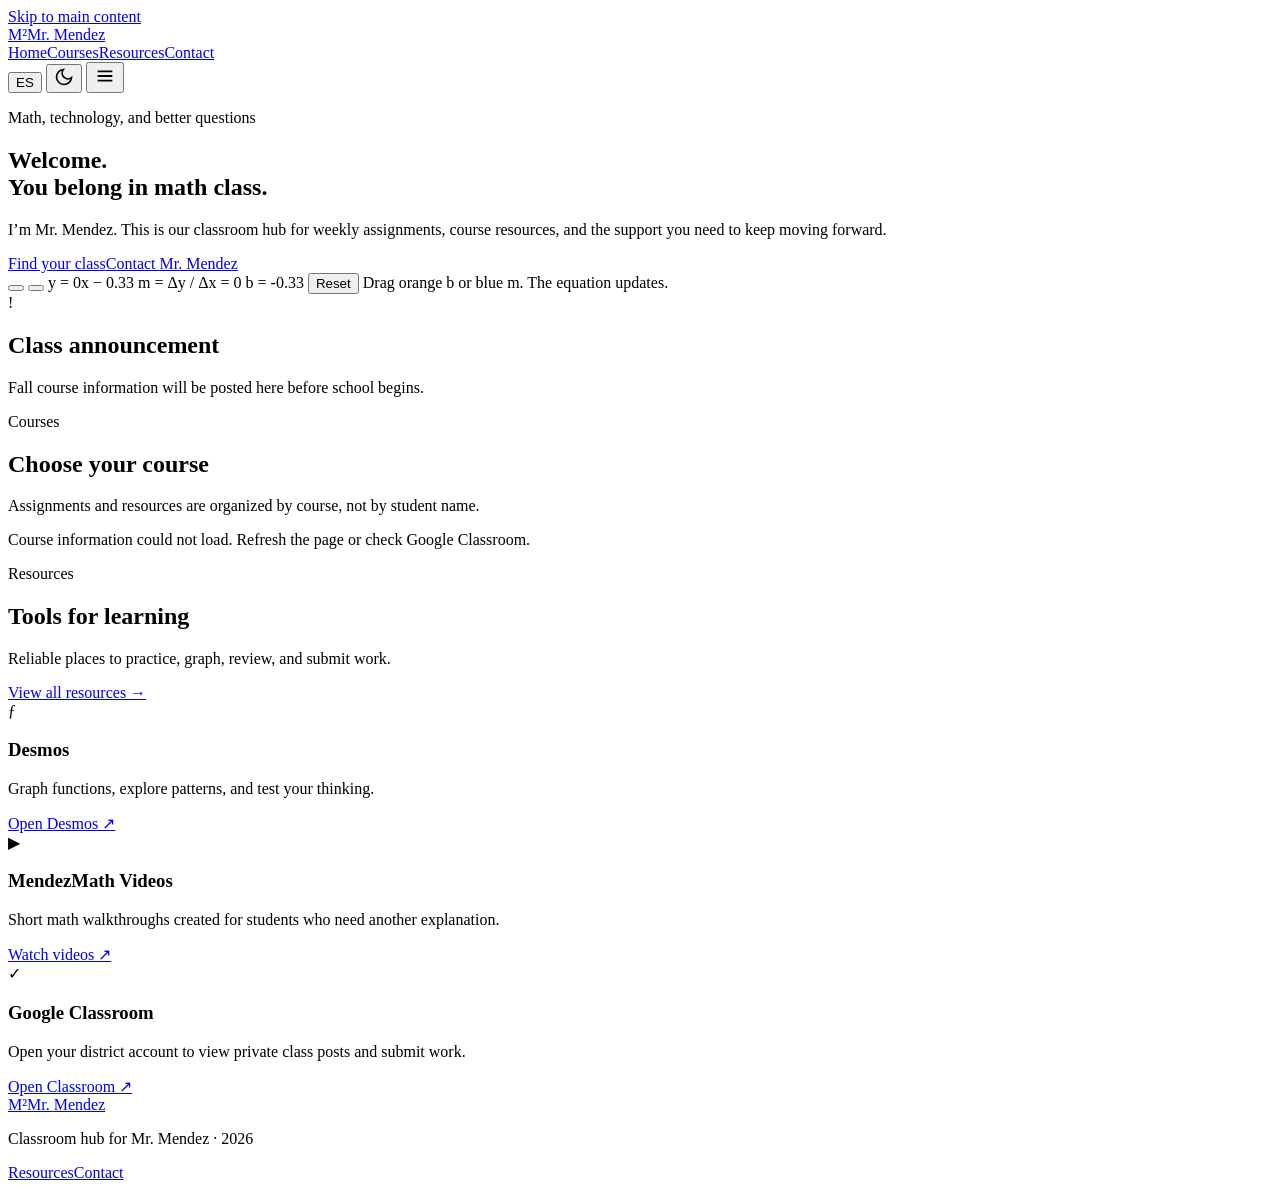
==== index.html @ e2fe18db "Fix SEO metadata, canonical URLs, and code quality - Correct canonical URLs on all pages to new v2 r" ====
<!doctype html>
<html lang="en">
<head>
  <meta charset="utf-8">
  <meta name="viewport" content="width=device-width,initial-scale=1">
  <meta name="theme-color" content="#1769c2">
  <title>Mr. Mendez Math | Classroom Hub</title>
  <meta name="description" content="Mr. Mendez's classroom hub for weekly math assignments, course resources, and family information.">
  <meta property="og:title" content="Mr. Mendez Math | Classroom Hub">
  <meta property="og:description" content="Weekly math assignments, course resources, and classroom information.">
  <meta property="og:type" content="website">
  <meta property="og:url" content="https://mendez84.github.io/classwebsite-fall-2026-v2/">
  <meta property="og:image" content="https://mendez84.github.io/classwebsite-fall-2026-v2/assets/social-card.svg">
  <meta name="twitter:card" content="summary_large_image">
  <meta name="twitter:title" content="Mr. Mendez Math | Classroom Hub">
  <meta name="twitter:description" content="Weekly math assignments, course resources, and classroom information.">
  <link rel="canonical" href="https://mendez84.github.io/classwebsite-fall-2026-v2/">
  <script type="application/ld+json">{"@context":"https://schema.org","@type":"Person","name":"Mr. Mendez","jobTitle":"Math Teacher","worksFor":{"@type":"EducationalOrganization","name":"Palm Springs Unified School District"},"url":"https://mendez84.github.io/classwebsite-fall-2026-v2/"}</script>
  <link rel="icon" href="assets/favicon.svg" type="image/svg+xml">
  <link rel="preconnect" href="https://fonts.googleapis.com">
<link rel="preconnect" href="https://fonts.gstatic.com" crossorigin>
<link rel="stylesheet" href="https://fonts.googleapis.com/css2?family=Inter:wght@100..900&display=swap">
<link rel="stylesheet" href="style.css">
  <script src="script.js" defer></script>
</head>
<body>
  <a class="skip-link" href="#main" data-i18n="skip">Skip to main content</a>
  <header class="site-header">
    <div class="shell nav">
      <a class="brand" href="index.html" aria-label="Mr. Mendez Math home"><span class="brand-mark" aria-hidden="true">M²</span><span>Mr. <span>Mendez</span></span></a>
      <nav class="desktop-nav" aria-label="Primary navigation">
        <a href="index.html" aria-current="page" data-i18n="home">Home</a><a href="#courses" data-i18n="courses">Courses</a><a href="resources.html" data-i18n="resources">Resources</a><a href="contact.html" data-i18n="contact">Contact</a>
      </nav>
      <div class="nav-actions">
        <button class="language-button" type="button" data-language-toggle>ES</button>
        <button class="icon-button" type="button" data-theme-toggle aria-label="Change color theme"></button>
        <button class="menu-button" type="button" data-menu-toggle aria-expanded="false" aria-controls="mobile-navigation" aria-label="Open menu"><svg aria-hidden="true" width="22" height="22" viewBox="0 0 24 24" fill="none" stroke="currentColor" stroke-width="2"><path d="M4 7h16M4 12h16M4 17h16"/></svg></button>
      </div>
    </div>
  </header>
  <nav id="mobile-navigation" class="mobile-nav" aria-label="Mobile navigation" hidden>
    <div class="mobile-nav-inner"><a href="index.html" aria-current="page" data-i18n="home">Home</a><a href="index.html#courses" data-i18n="courses">Courses</a><a href="resources.html" data-i18n="resources">Resources</a><a href="contact.html" data-i18n="contact">Contact</a></div>
  </nav>

  <main id="main">
    <section class="hero">
      <div class="shell hero-grid">
        <div class="reveal">
          <p class="eyebrow" data-i18n="eyebrow">Math, technology, and better questions</p>
          <h1 data-i18n="heroTitle">Welcome. You belong in math class.</h1>
          <p class="hero-copy" data-i18n="heroCopy">I’m Mr. Mendez. This is our classroom hub for weekly assignments, course resources, and the support you need to keep moving forward.</p>
          <div class="hero-actions"><a class="button button-primary" href="#courses" data-i18n="findClass">Find your class</a><a class="button button-secondary" href="contact.html" data-i18n="contactMe">Contact Mr. Mendez</a></div>
        </div>
        <div class="math-card reveal" data-math-interactive role="group" aria-label="Interactive slope-intercept form illustration" aria-describedby="math-interaction-hint">
          <div class="math-grid" aria-hidden="true"></div>
          <div class="axis-x" aria-hidden="true"></div>
          <div class="axis-y" aria-hidden="true"></div>
          <div class="slope-line" aria-hidden="true"></div>
          <div class="rise-seg" aria-hidden="true"></div>
          <div class="run-seg" aria-hidden="true"></div>
          <button class="y-dot graph-handle" type="button" role="slider" aria-label="Y-intercept handle. Use the up and down arrow keys." aria-valuemin="-2" aria-valuemax="2" aria-valuenow="0"></button>
          <button class="p-dot graph-handle" type="button" role="slider" aria-label="Slope handle. Use the up and down arrow keys." aria-valuemin="-1.25" aria-valuemax="1.25" aria-valuenow="0.75"></button>
          <span class="formula a" data-equation>y = 0.75x + 0</span>
          <span class="formula b" data-slope-readout>m = Δy / Δx = 0.75</span>
          <span class="formula c" data-intercept-readout>b = 0</span>
          <button class="math-reset" type="button" data-math-reset data-i18n="graphReset">Reset</button>
          <span class="math-hint" id="math-interaction-hint" data-i18n="graphHint">Drag orange b or blue m. The equation updates.</span>
        </div>
      </div>
    </section>

    <section class="section">
      <div class="shell"><div class="announcement"><span class="announcement-icon" aria-hidden="true">!</span><div><h2 data-i18n="announcement">Class announcement</h2><p data-announcement-text>Fall course information will be posted here before school begins.</p></div></div></div>
    </section>

    <section class="section section-tinted" id="courses">
      <div class="shell">
        <header class="section-head"><div><p class="eyebrow" data-i18n="courses">Courses</p><h2 data-i18n="classesTitle">Choose your course</h2><p data-i18n="classesCopy">Assignments and resources are organized by course, not by student name.</p></div></header>
        <div class="course-grid" data-course-grid aria-live="polite"><div class="empty-state">Loading courses…</div></div>
      </div>
    </section>

    <section class="section">
      <div class="shell">
        <header class="section-head"><div><p class="eyebrow" data-i18n="resources">Resources</p><h2 data-i18n="resourcesTitle">Tools for learning</h2><p data-i18n="resourcesCopy">Reliable places to practice, graph, review, and submit work.</p></div><a class="section-link" href="resources.html" data-i18n="viewResources">View all resources →</a></header>
        <div class="resource-grid">
          <article class="resource-card"><span class="resource-icon" aria-hidden="true">ƒ</span><h3>Desmos</h3><p>Graph functions, explore patterns, and test your thinking.</p><a href="https://www.desmos.com/calculator" target="_blank" rel="noopener noreferrer">Open Desmos ↗</a></article>
          <article class="resource-card"><span class="resource-icon" aria-hidden="true">▶</span><h3>MendezMath Videos</h3><p>Short math walkthroughs created for students who need another explanation.</p><a href="https://www.youtube.com/@mendezmath1446/videos" target="_blank" rel="noopener noreferrer">Watch videos ↗</a></article>
          <article class="resource-card"><span class="resource-icon" aria-hidden="true">✓</span><h3>Google Classroom</h3><p>Open your district account to view private class posts and submit work.</p><a href="https://classroom.google.com" target="_blank" rel="noopener noreferrer">Open Classroom ↗</a></article>
        </div>
      </div>
    </section>
  </main>

  <footer class="site-footer"><div class="shell footer-inner"><div><a class="brand" href="index.html"><span class="brand-mark" aria-hidden="true">M²</span><span>Mr. <span>Mendez</span></span></a><p class="footer-copy"><span data-i18n="footer">Classroom hub for Mr. Mendez</span> · <span data-year></span></p></div><nav class="footer-links" aria-label="Footer navigation"><a href="resources.html" data-i18n="resources">Resources</a><a href="contact.html" data-i18n="contact">Contact</a></nav></div></footer>
</body>
</html>
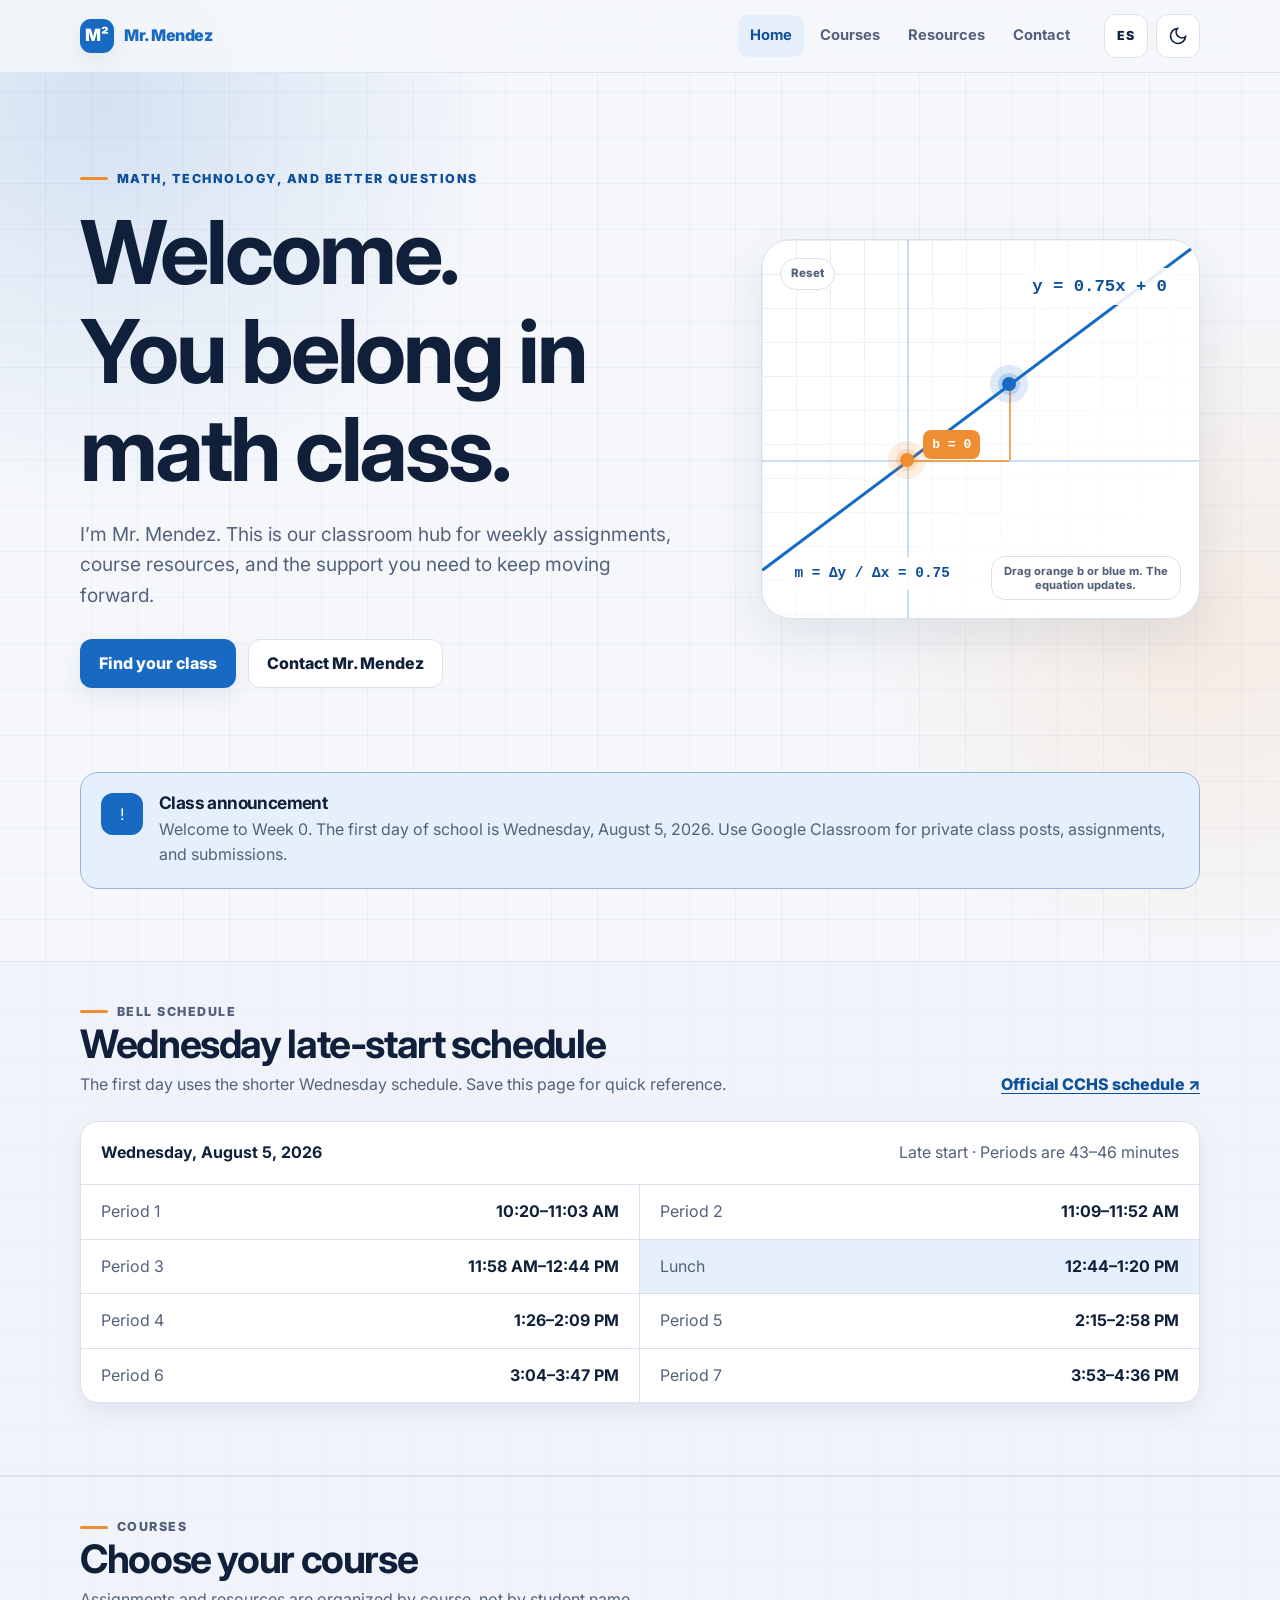
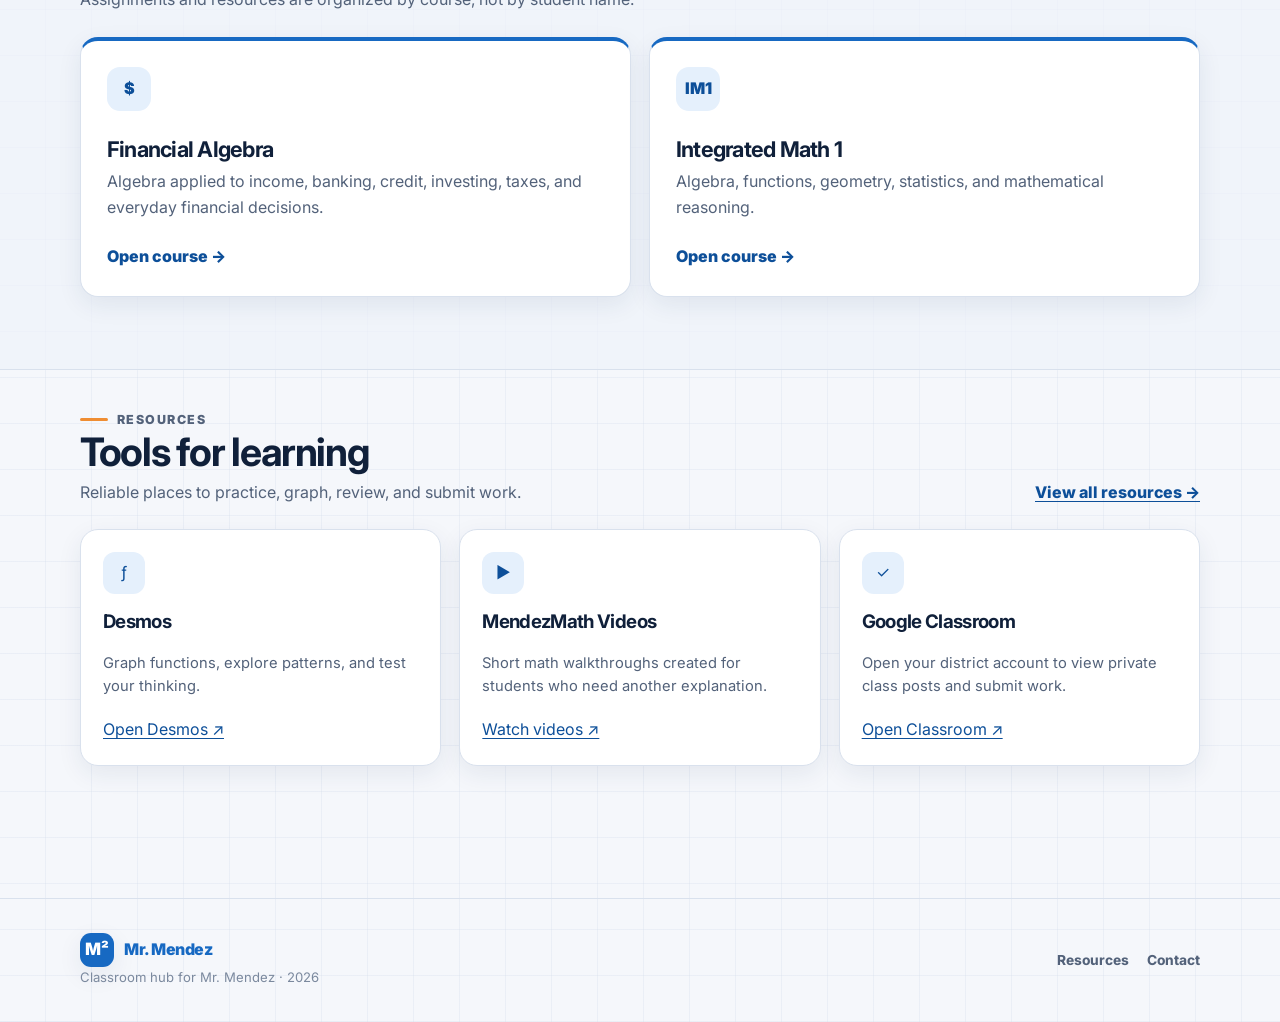
==== commit 3b1a62e1: "Add CCHS phone policy and Wednesday bell schedule" ====
--- a/index.html
+++ b/index.html
@@ -73,6 +73,25 @@
       <div class="shell"><div class="announcement"><span class="announcement-icon" aria-hidden="true">!</span><div><h2 data-i18n="announcement">Class announcement</h2><p data-announcement-text>Fall course information will be posted here before school begins.</p></div></div></div>
     </section>
 
+    <section class="section section-tinted" id="schedule">
+      <div class="shell">
+        <header class="section-head"><div><p class="eyebrow" data-i18n="bellSchedule">Bell schedule</p><h2 data-i18n="wednesdayScheduleTitle">Wednesday late-start schedule</h2><p data-i18n="wednesdayScheduleCopy">The first day uses the shorter Wednesday schedule. Save this page for quick reference.</p></div><a class="section-link" href="https://cchs.psusd.us/home/bell-schedule" target="_blank" rel="noopener noreferrer" data-i18n="officialSchedule">Official CCHS schedule ↗</a></header>
+        <div class="schedule-card">
+          <div class="schedule-meta"><strong data-i18n="firstDaySchedule">Wednesday, August 5, 2026</strong><span data-i18n="lateStartNote">Late start · Periods are 43–46 minutes</span></div>
+          <div class="schedule-grid" role="list">
+            <div class="schedule-row" role="listitem"><span data-i18n="period1">Period 1</span><strong>10:20–11:03 AM</strong></div>
+            <div class="schedule-row" role="listitem"><span data-i18n="period2">Period 2</span><strong>11:09–11:52 AM</strong></div>
+            <div class="schedule-row" role="listitem"><span data-i18n="period3">Period 3</span><strong>11:58 AM–12:44 PM</strong></div>
+            <div class="schedule-row schedule-row-lunch" role="listitem"><span data-i18n="lunch">Lunch</span><strong>12:44–1:20 PM</strong></div>
+            <div class="schedule-row" role="listitem"><span data-i18n="period4">Period 4</span><strong>1:26–2:09 PM</strong></div>
+            <div class="schedule-row" role="listitem"><span data-i18n="period5">Period 5</span><strong>2:15–2:58 PM</strong></div>
+            <div class="schedule-row" role="listitem"><span data-i18n="period6">Period 6</span><strong>3:04–3:47 PM</strong></div>
+            <div class="schedule-row" role="listitem"><span data-i18n="period7">Period 7</span><strong>3:53–4:36 PM</strong></div>
+          </div>
+        </div>
+      </div>
+    </section>
+
     <section class="section section-tinted" id="courses">
       <div class="shell">
         <header class="section-head"><div><p class="eyebrow" data-i18n="courses">Courses</p><h2 data-i18n="classesTitle">Choose your course</h2><p data-i18n="classesCopy">Assignments and resources are organized by course, not by student name.</p></div></header>
--- a/style.css
+++ b/style.css
@@ -0,0 +1,291 @@
+:root {
+  color-scheme: light;
+  --bg: #f5f7fb;
+  --surface: #ffffff;
+  --surface-2: #eef3fb;
+  --ink: #10203a;
+  --muted: #53627a;
+  --faint: #7b899e;
+  --line: #d9e1ed;
+  --brand: #1769c2;
+  --brand-strong: #0d4f99;
+  --brand-soft: #e5f0fc;
+  --on-brand: #ffffff;
+  --accent: #ef8d32;
+  --success: #18794e;
+  --success-soft: #e4f5ec;
+  --shadow: 0 18px 50px rgba(30, 54, 88, 0.1);
+  --shadow-sm: 0 8px 24px rgba(30, 54, 88, 0.08);
+  --radius: 18px;
+  --radius-sm: 12px;
+  --content: 1120px;
+}
+
+[data-theme="dark"] {
+  color-scheme: dark;
+  --bg: #09111f;
+  --surface: #111c2e;
+  --surface-2: #17253b;
+  --ink: #eef5ff;
+  --muted: #b1bfd2;
+  --faint: #7f90aa;
+  --line: #273852;
+  --brand: #78b7ff;
+  --brand-strong: #a5ceff;
+  --brand-soft: #172e4b;
+  --on-brand: #07111f;
+  --accent: #ffad5f;
+  --success: #6bd5a4;
+  --success-soft: #14362b;
+  --shadow: 0 18px 50px rgba(0, 0, 0, 0.28);
+  --shadow-sm: 0 8px 24px rgba(0, 0, 0, 0.22);
+}
+
+* { box-sizing: border-box; }
+html { scroll-behavior: smooth; }
+body {
+  margin: 0;
+  min-width: 320px;
+  background-color: var(--bg);
+  background-image:
+    radial-gradient(circle at 8% 4%, color-mix(in srgb, var(--brand) 15%, transparent) 0, transparent 25rem),
+    radial-gradient(circle at 94% 24%, color-mix(in srgb, var(--accent) 12%, transparent) 0, transparent 22rem),
+    linear-gradient(color-mix(in srgb, var(--line) 38%, transparent) 1px, transparent 1px),
+    linear-gradient(90deg, color-mix(in srgb, var(--line) 38%, transparent) 1px, transparent 1px);
+  background-size: auto, auto, 46px 46px, 46px 46px;
+  background-position: center, center, -1px -1px, -1px -1px;
+  color: var(--ink);
+  font-family: Inter, ui-sans-serif, system-ui, -apple-system, BlinkMacSystemFont, "Segoe UI", sans-serif;
+  line-height: 1.6;
+  -webkit-font-smoothing: antialiased;
+}
+
+body.menu-open { overflow: hidden; }
+a { color: var(--brand-strong); text-decoration-thickness: .08em; text-underline-offset: .18em; }
+a:hover { color: var(--brand); }
+button, input, select { font: inherit; }
+button, a { -webkit-tap-highlight-color: transparent; }
+img, svg { display: block; max-width: 100%; }
+
+.skip-link {
+  position: fixed; top: 10px; left: 10px; z-index: 1000;
+  transform: translateY(-160%); padding: 10px 16px;
+  border-radius: 10px; background: var(--ink); color: var(--surface);
+}
+.skip-link:focus { transform: translateY(0); }
+:focus-visible { outline: 3px solid var(--accent); outline-offset: 3px; }
+
+.shell { width: min(calc(100% - 40px), var(--content)); margin-inline: auto; }
+.site-header {
+  position: sticky; top: 0; z-index: 100;
+  border-bottom: 1px solid color-mix(in srgb, var(--line) 80%, transparent);
+  background: color-mix(in srgb, var(--bg) 88%, transparent);
+  backdrop-filter: blur(18px);
+}
+.nav { min-height: 72px; display: flex; align-items: center; gap: 22px; }
+.brand { display: inline-flex; align-items: center; gap: 10px; color: var(--ink); font-weight: 850; text-decoration: none; letter-spacing: -.03em; }
+.brand-mark { width: 34px; height: 34px; display: grid; place-items: center; border-radius: 11px; background: var(--brand); color: var(--on-brand); font-size: 17px; box-shadow: var(--shadow-sm); }
+.brand span:last-child { color: var(--brand); }
+.desktop-nav { display: flex; align-items: center; gap: 4px; margin-left: auto; }
+.desktop-nav a { padding: 9px 12px; border-radius: 10px; color: var(--muted); text-decoration: none; font-size: .92rem; font-weight: 700; transition: background 0.15s ease, color 0.15s ease; }
+.desktop-nav a:hover, .desktop-nav a[aria-current="page"] { background: var(--brand-soft); color: var(--brand-strong); }
+.nav-actions { display: flex; gap: 8px; align-items: center; }
+.icon-button, .language-button, .menu-button {
+  min-width: 44px; min-height: 44px; display: inline-grid; place-items: center;
+  border: 1px solid var(--line); border-radius: 12px; background: var(--surface); color: var(--ink); cursor: pointer;
+  transition: background 0.15s ease, border-color 0.15s ease, color 0.15s ease;
+}
+.language-button { padding-inline: 12px; font-size: .78rem; font-weight: 850; letter-spacing: .05em; }
+.menu-button { display: none; }
+
+.mobile-nav {
+  display: none; position: fixed; inset: 72px 0 0; z-index: 90;
+  background: var(--bg); padding: 30px 20px; overflow-y: auto;
+}
+.mobile-nav.open { display: block; }
+.mobile-nav-inner { width: min(100%, 520px); margin: auto; display: grid; gap: 8px; }
+.mobile-nav a { padding: 14px 16px; border-radius: 12px; color: var(--ink); text-decoration: none; font-size: 1.08rem; font-weight: 800; }
+.mobile-nav a:hover, .mobile-nav a[aria-current="page"] { background: var(--brand-soft); color: var(--brand-strong); }
+
+main { min-height: 66vh; }
+.hero { padding: clamp(54px, 8vw, 96px) 0 44px; }
+.hero-grid { display: grid; grid-template-columns: minmax(0, 1.15fr) minmax(320px, .85fr); gap: clamp(36px, 7vw, 88px); align-items: center; }
+.eyebrow { display: flex; align-items: center; gap: 9px; margin: 0 0 14px; color: var(--brand-strong); font-size: .78rem; font-weight: 850; letter-spacing: .12em; text-transform: uppercase; }
+.eyebrow::before { content: ""; width: 28px; height: 3px; border-radius: 2px; background: var(--accent); }
+h1, h2, h3 { margin-top: 0; line-height: 1.12; letter-spacing: -.035em; }
+h1 { margin-bottom: 20px; font-size: clamp(2.55rem, 7vw, 5.5rem); max-width: 11ch; }
+.hero h1 { max-width: none; }
+.hero-copy { max-width: 62ch; margin: 0; color: var(--muted); font-size: clamp(1.03rem, 2vw, 1.2rem); }
+.hero-actions { display: flex; flex-wrap: wrap; gap: 12px; margin-top: 28px; }
+.button { min-height: 46px; display: inline-flex; align-items: center; justify-content: center; gap: 8px; padding: 11px 18px; border: 1px solid transparent; border-radius: 12px; font-weight: 800; text-decoration: none; cursor: pointer; transition: background 0.15s ease, color 0.15s ease, border-color 0.15s ease, box-shadow 0.15s ease; }
+.button-primary { background: var(--brand); color: var(--on-brand); box-shadow: var(--shadow-sm); }
+.button-primary:hover { background: var(--brand-strong); color: var(--bg); }
+.button-secondary { border-color: var(--line); background: var(--surface); color: var(--ink); }
+.button-secondary:hover { border-color: var(--brand); color: var(--brand-strong); }
+
+.math-card { --grid-size: 34px; --axis-x: 33%; --zero-y: 58%; --intercept-y: 58%; --point-x: 78%; --point-y: 28%; --line-start-y: 85%; --line-length: 560px; --line-angle: -36deg; --run-width: 45%; --rise-top: 28%; --rise-height: 30%; position: relative; min-height: 380px; overflow: hidden; border: 1px solid var(--line); border-radius: 30px; background: var(--surface); box-shadow: var(--shadow); }
+.math-grid { position: absolute; inset: 0; opacity: .65; background-image: linear-gradient(var(--line) 1px, transparent 1px), linear-gradient(90deg, var(--line) 1px, transparent 1px); background-size: var(--grid-size) var(--grid-size); mask-image: linear-gradient(to bottom right, #000, transparent 85%); }
+.formula { z-index: 2; position: absolute; font-family: ui-monospace, SFMono-Regular, Menlo, monospace; color: var(--brand-strong); font-weight: 750; }
+.formula.a { top: 28px; right: 24px; max-width: calc(100% - 130px); padding: 5px 8px; border-radius: 8px; background: color-mix(in srgb, var(--surface) 88%, transparent); font-size: clamp(.9rem, 2vw, 1.08rem); }
+.formula.b { bottom: 28px; left: 24px; max-width: 52%; padding: 5px 8px; border-radius: 8px; background: color-mix(in srgb, var(--surface) 88%, transparent); font-size: clamp(.72rem, 1.8vw, .9rem); }
+.axis-x { position: absolute; left: 0; right: 0; height: 1.5px; top: var(--zero-y); background: color-mix(in srgb, var(--brand) 22%, transparent); }
+.axis-y { position: absolute; top: 0; bottom: 0; width: 1.5px; left: var(--axis-x); background: color-mix(in srgb, var(--brand) 22%, transparent); }
+.slope-line { position: absolute; width: var(--line-length); height: 2.5px; left: 0; top: var(--line-start-y); transform-origin: 0 50%; transform: rotate(var(--line-angle)); background: var(--brand); border-radius: 2px; }
+.rise-seg { position: absolute; width: 2px; height: var(--rise-height); left: var(--point-x); top: var(--rise-top); background: var(--accent); opacity: .78; transition: opacity .16s ease, width .16s ease; }
+.run-seg { position: absolute; height: 2px; width: var(--run-width); left: var(--axis-x); top: var(--intercept-y); background: var(--accent); opacity: .78; transition: opacity .16s ease, height .16s ease; }
+.graph-handle { z-index: 4; position: absolute; width: 38px; height: 38px; padding: 0; border: 0; border-radius: 50%; cursor: ns-resize; touch-action: none; transition: background .16s ease, transform .16s ease; }
+.graph-handle::after { content: ""; position: absolute; inset: 12px; border-radius: 50%; }
+.y-dot { left: calc(var(--axis-x) - 19px); top: calc(var(--intercept-y) - 19px); background: color-mix(in srgb, var(--accent) 15%, transparent); }
+.y-dot::after { background: var(--accent); box-shadow: 0 0 0 4px color-mix(in srgb, var(--accent) 20%, transparent); }
+.p-dot { left: calc(var(--point-x) - 19px); top: calc(var(--point-y) - 19px); background: color-mix(in srgb, var(--brand) 14%, transparent); }
+.p-dot::after { background: var(--brand); box-shadow: 0 0 0 4px color-mix(in srgb, var(--brand) 20%, transparent); }
+.graph-handle:hover, .graph-handle:focus-visible { transform: scale(1.08); }
+.y-dot:hover, .y-dot:focus-visible { background: color-mix(in srgb, var(--accent) 26%, transparent); }
+.p-dot:hover, .p-dot:focus-visible { background: color-mix(in srgb, var(--brand) 24%, transparent); }
+.graph-handle.is-active { cursor: grabbing; transform: scale(1.14); }
+.math-card.is-interacting .rise-seg { width: 3px; opacity: 1; }
+.math-card.is-interacting .run-seg { height: 3px; opacity: 1; }
+.math-hint { z-index: 2; position: absolute; right: 18px; bottom: 18px; max-width: 190px; padding: 7px 10px; border: 1px solid var(--line); border-radius: 14px; background: color-mix(in srgb, var(--surface) 90%, transparent); color: var(--muted); font-size: .7rem; font-weight: 750; line-height: 1.25; text-align: center; pointer-events: none; }
+.math-reset { z-index: 5; position: absolute; top: 18px; left: 18px; min-height: 32px; padding: 5px 10px; border: 1px solid var(--line); border-radius: 999px; background: color-mix(in srgb, var(--surface) 92%, transparent); color: var(--muted); font: inherit; font-size: .72rem; font-weight: 800; cursor: pointer; }
+.math-reset:hover, .math-reset:focus-visible { border-color: var(--brand); color: var(--brand-strong); }
+.formula.c { top: calc(var(--intercept-y) - 30px); left: calc(var(--axis-x) + 16px); width: auto; height: auto; padding: 4px 9px; border-radius: 8px; background: var(--accent); color: #fff; font-size: .82rem; font-weight: 850; display: inline-flex; align-items: center; box-shadow: none; }
+
+/* Math card ambient animations */
+@keyframes slope-glow { 0%, 100% { opacity: 1; } 50% { opacity: 0.7; } }
+@keyframes formula-float-a  { 0%, 100% { transform: translateY(0); } 50% { transform: translateY(-7px); } }
+@keyframes formula-float-b  { 0%, 100% { transform: translateY(0); } 50% { transform: translateY(-9px); } }
+@keyframes ydot-pulse { 0%, 100% { box-shadow: 0 0 0 5px color-mix(in srgb, var(--accent) 18%, transparent); } 50% { box-shadow: 0 0 0 13px color-mix(in srgb, var(--accent) 6%, transparent); } }
+
+.math-card[data-math-interactive] .formula { animation: none; }
+
+.section { padding: 40px 0 72px; }
+.section-tinted { border-block: 1px solid var(--line); background: color-mix(in srgb, var(--surface-2) 66%, transparent); }
+.section-head { display: flex; align-items: end; justify-content: space-between; gap: 20px; margin-bottom: 24px; }
+.section-head h2 { margin-bottom: 6px; font-size: clamp(1.7rem, 4vw, 2.45rem); }
+.section-head p { margin: 0; color: var(--muted); }
+.section-link { white-space: nowrap; font-weight: 800; }
+.announcement { display: grid; grid-template-columns: auto 1fr; gap: 16px; padding: 20px; border: 1px solid color-mix(in srgb, var(--brand) 35%, var(--line)); border-radius: var(--radius); background: var(--brand-soft); }
+.announcement-icon { width: 42px; height: 42px; display: grid; place-items: center; border-radius: 12px; background: var(--brand); color: var(--on-brand); }
+.announcement h2 { margin-bottom: 4px; font-size: 1.08rem; }
+.announcement p { margin: 0; color: var(--muted); }
+.schedule-card { overflow: hidden; border: 1px solid var(--line); border-radius: var(--radius); background: var(--surface); box-shadow: var(--shadow-sm); }
+.schedule-meta { display: flex; justify-content: space-between; gap: 16px; padding: 18px 20px; border-bottom: 1px solid var(--line); color: var(--muted); }
+.schedule-meta strong { color: var(--ink); }
+.schedule-grid { display: grid; grid-template-columns: repeat(2, 1fr); }
+.schedule-row { display: flex; justify-content: space-between; gap: 16px; padding: 14px 20px; border-bottom: 1px solid var(--line); color: var(--muted); }
+.schedule-row:nth-child(odd) { border-right: 1px solid var(--line); }
+.schedule-row:nth-last-child(-n+2) { border-bottom: 0; }
+.schedule-row strong { color: var(--ink); white-space: nowrap; }
+.schedule-row-lunch { background: var(--brand-soft); }
+.resource-card-alert { border-color: color-mix(in srgb, var(--accent) 55%, var(--line)); background: color-mix(in srgb, var(--accent) 9%, var(--surface)); }
+
+.course-grid, .resource-grid { display: grid; gap: 18px; }
+.course-grid { grid-template-columns: repeat(2, minmax(0, 1fr)); }
+.resource-grid { grid-template-columns: repeat(3, minmax(0, 1fr)); }
+.course-card, .resource-card, .week-card, .contact-card {
+  border: 1px solid var(--line); border-radius: var(--radius); background: var(--surface); box-shadow: var(--shadow-sm);
+}
+.course-card { position: relative; overflow: hidden; display: flex; flex-direction: column; min-height: 240px; padding: 26px; border-top: 4px solid var(--brand); color: var(--ink); text-decoration: none; transition: transform 0.2s ease, box-shadow 0.2s ease; }
+.course-card:hover { border-color: var(--brand); color: var(--ink); transform: translateY(-4px); box-shadow: var(--shadow); }
+.course-number { width: 44px; height: 44px; display: grid; place-items: center; margin-bottom: 26px; border-radius: 13px; background: var(--brand-soft); color: var(--brand-strong); font-weight: 900; }
+.course-card h3 { margin-bottom: 8px; font-size: 1.35rem; }
+.course-card p { margin: 0 0 24px; color: var(--muted); }
+.card-action { margin-top: auto; color: var(--brand-strong); font-weight: 850; }
+
+.page-hero { padding: 58px 0 32px; }
+.page-hero h1 { max-width: 15ch; margin-bottom: 12px; font-size: clamp(2.25rem, 6vw, 4.6rem); }
+.page-hero p { max-width: 65ch; margin: 0; color: var(--muted); font-size: 1.05rem; }
+.status-row { display: flex; flex-wrap: wrap; gap: 10px; margin-top: 20px; }
+.pill { display: inline-flex; align-items: center; gap: 7px; padding: 6px 11px; border-radius: 999px; background: var(--surface-2); color: var(--muted); font-size: .78rem; font-weight: 800; }
+.pill-current { background: var(--success-soft); color: var(--success); }
+.pill-current::before { content: ""; width: 7px; height: 7px; border-radius: 50%; background: currentColor; }
+
+.week-list { display: grid; gap: 18px; }
+.week-card { overflow: hidden; }
+.week-header { display: flex; justify-content: space-between; gap: 20px; padding: 20px 22px; border-bottom: 1px solid var(--line); background: var(--surface-2); }
+.week-header h2 { margin: 0; font-size: 1.2rem; }
+.week-dates { color: var(--muted); font-size: .85rem; white-space: nowrap; }
+.day-list { margin: 0; padding: 0; list-style: none; }
+.day { display: grid; grid-template-columns: 125px 1fr auto; gap: 20px; align-items: start; padding: 18px 22px; border-bottom: 1px solid var(--line); }
+.day:last-child { border-bottom: 0; }
+.day-date { color: var(--faint); font-size: .82rem; font-weight: 850; text-transform: uppercase; }
+.day h3 { margin-bottom: 5px; font-size: 1rem; letter-spacing: -.015em; }
+.day p { margin: 0; color: var(--muted); font-size: .9rem; }
+.assignment-link { white-space: nowrap; font-size: .86rem; font-weight: 850; }
+.archive-heading { margin: 40px 0 16px; font-size: 1.45rem; }
+.empty-state, .error-state { padding: 26px; border: 1px dashed var(--line); border-radius: var(--radius); background: var(--surface); color: var(--muted); text-align: center; }
+.error-state { border-color: #c94545; }
+
+.resource-card { padding: 22px; transition: transform 0.2s ease, box-shadow 0.2s ease; }
+.resource-card:hover { transform: translateY(-3px); box-shadow: var(--shadow); }
+.resource-icon { width: 42px; height: 42px; display: grid; place-items: center; margin-bottom: 18px; border-radius: 12px; background: var(--brand-soft); color: var(--brand-strong); }
+.resource-card h2 { margin-bottom: 7px; font-size: 1.12rem; }
+.resource-card p { margin: 0 0 18px; color: var(--muted); font-size: .92rem; }
+.contact-layout { display: grid; grid-template-columns: 1fr .75fr; gap: 22px; align-items: start; }
+.contact-card { padding: clamp(24px, 5vw, 42px); }
+.contact-card h2 { font-size: 1.5rem; }
+.contact-card p { color: var(--muted); }
+.privacy-note { padding: 20px; border-left: 4px solid var(--accent); border-radius: 0 var(--radius-sm) var(--radius-sm) 0; background: color-mix(in srgb, var(--accent) 10%, var(--surface)); color: var(--muted); }
+
+.site-footer { margin-top: 60px; padding: 34px 0; border-top: 1px solid var(--line); }
+.footer-inner { display: flex; align-items: center; justify-content: space-between; gap: 24px; }
+.footer-copy { margin: 0; color: var(--faint); font-size: .82rem; }
+.footer-links { display: flex; flex-wrap: wrap; gap: 18px; }
+.footer-links a { color: var(--muted); font-size: .86rem; font-weight: 750; text-decoration: none; }
+
+/* Scroll-triggered reveal — only active when JS has loaded (.js on <html>) */
+.js .reveal {
+  opacity: 0;
+  transform: translateY(16px);
+  transition: opacity 0.5s cubic-bezier(0.4, 0, 0.2, 1), transform 0.5s cubic-bezier(0.4, 0, 0.2, 1);
+}
+.js .reveal.is-revealed {
+  opacity: 1;
+  transform: none;
+}
+
+@media (max-width: 900px) {
+  .desktop-nav { display: none; }
+  .menu-button { display: inline-grid; }
+  .nav-actions { margin-left: auto; }
+  .hero-grid { grid-template-columns: 1fr; }
+  .math-card { min-height: 300px; }
+  .course-grid, .resource-grid { grid-template-columns: repeat(2, 1fr); }
+  .contact-layout { grid-template-columns: 1fr; }
+}
+
+@media (max-width: 620px) {
+  .shell { width: min(calc(100% - 28px), var(--content)); }
+  .nav { min-height: 64px; }
+  .mobile-nav { inset-block-start: 64px; }
+  .brand { font-size: .92rem; }
+  .brand-mark { width: 32px; height: 32px; }
+  .hero { padding-top: 42px; }
+  .hero-actions .button { width: 100%; }
+  .math-card { min-height: 260px; }
+  .orbit.one { left: calc(50% - 115px); }
+  .orbit.two { left: calc(50% - 80px); }
+  .course-grid, .resource-grid { grid-template-columns: 1fr; }
+  .section-head { align-items: start; flex-direction: column; }
+  .announcement { grid-template-columns: 1fr; }
+  .schedule-meta { align-items: flex-start; flex-direction: column; gap: 4px; }
+  .schedule-grid { grid-template-columns: 1fr; }
+  .schedule-row:nth-child(odd) { border-right: 0; }
+  .schedule-row:nth-last-child(-n+2) { border-bottom: 1px solid var(--line); }
+  .schedule-row:last-child { border-bottom: 0; }
+  .day { grid-template-columns: 1fr; gap: 7px; }
+  .week-header { flex-direction: column; gap: 5px; }
+  .week-dates { white-space: normal; }
+  .footer-inner { align-items: flex-start; flex-direction: column; }
+}
+
+@media (prefers-reduced-motion: reduce) {
+  *, *::before, *::after { scroll-behavior: auto !important; animation-duration: .01ms !important; animation-iteration-count: 1 !important; transition-duration: .01ms !important; }
+}
+
+@media print {
+  .site-header, .site-footer, .hero-actions, .math-card { display: none !important; }
+  body { background: #fff; color: #000; }
+  .section, .hero, .page-hero { padding: 20px 0; }
+  .course-card, .week-card, .contact-card { box-shadow: none; break-inside: avoid; }
+}
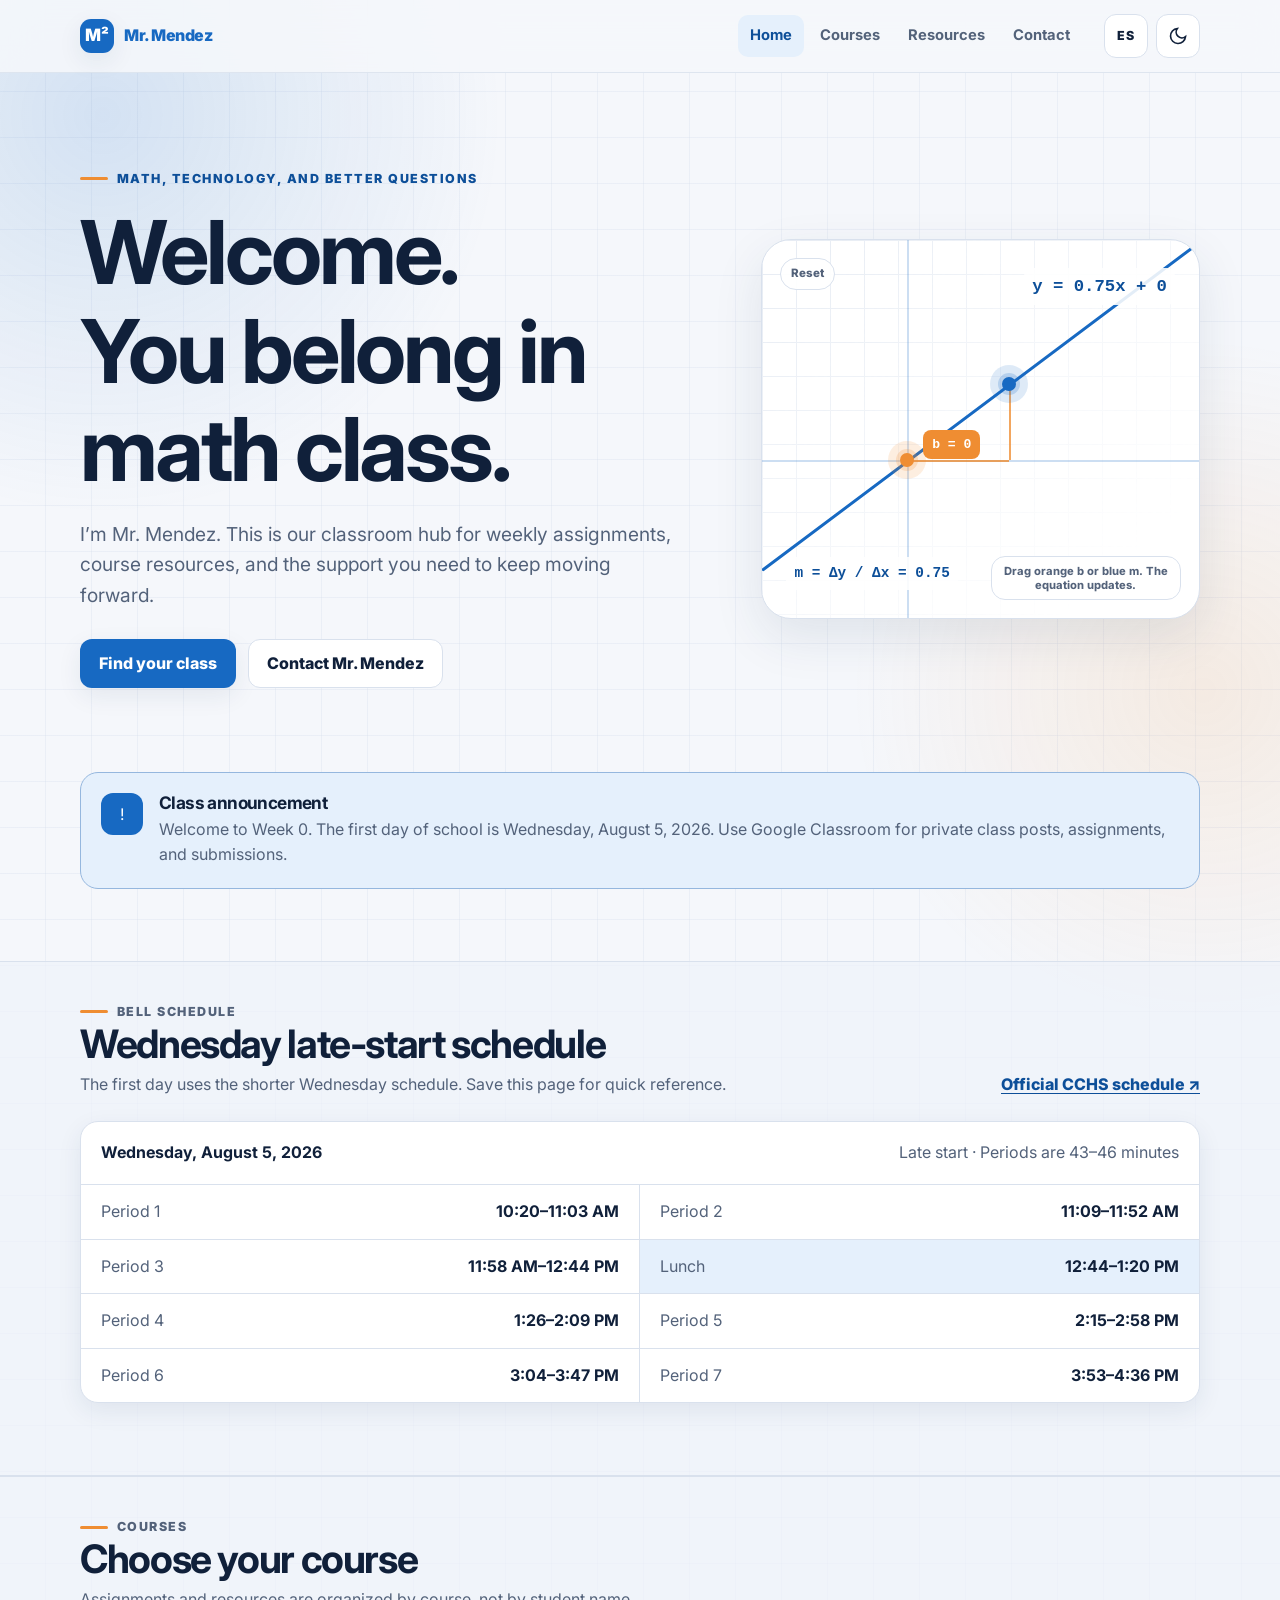
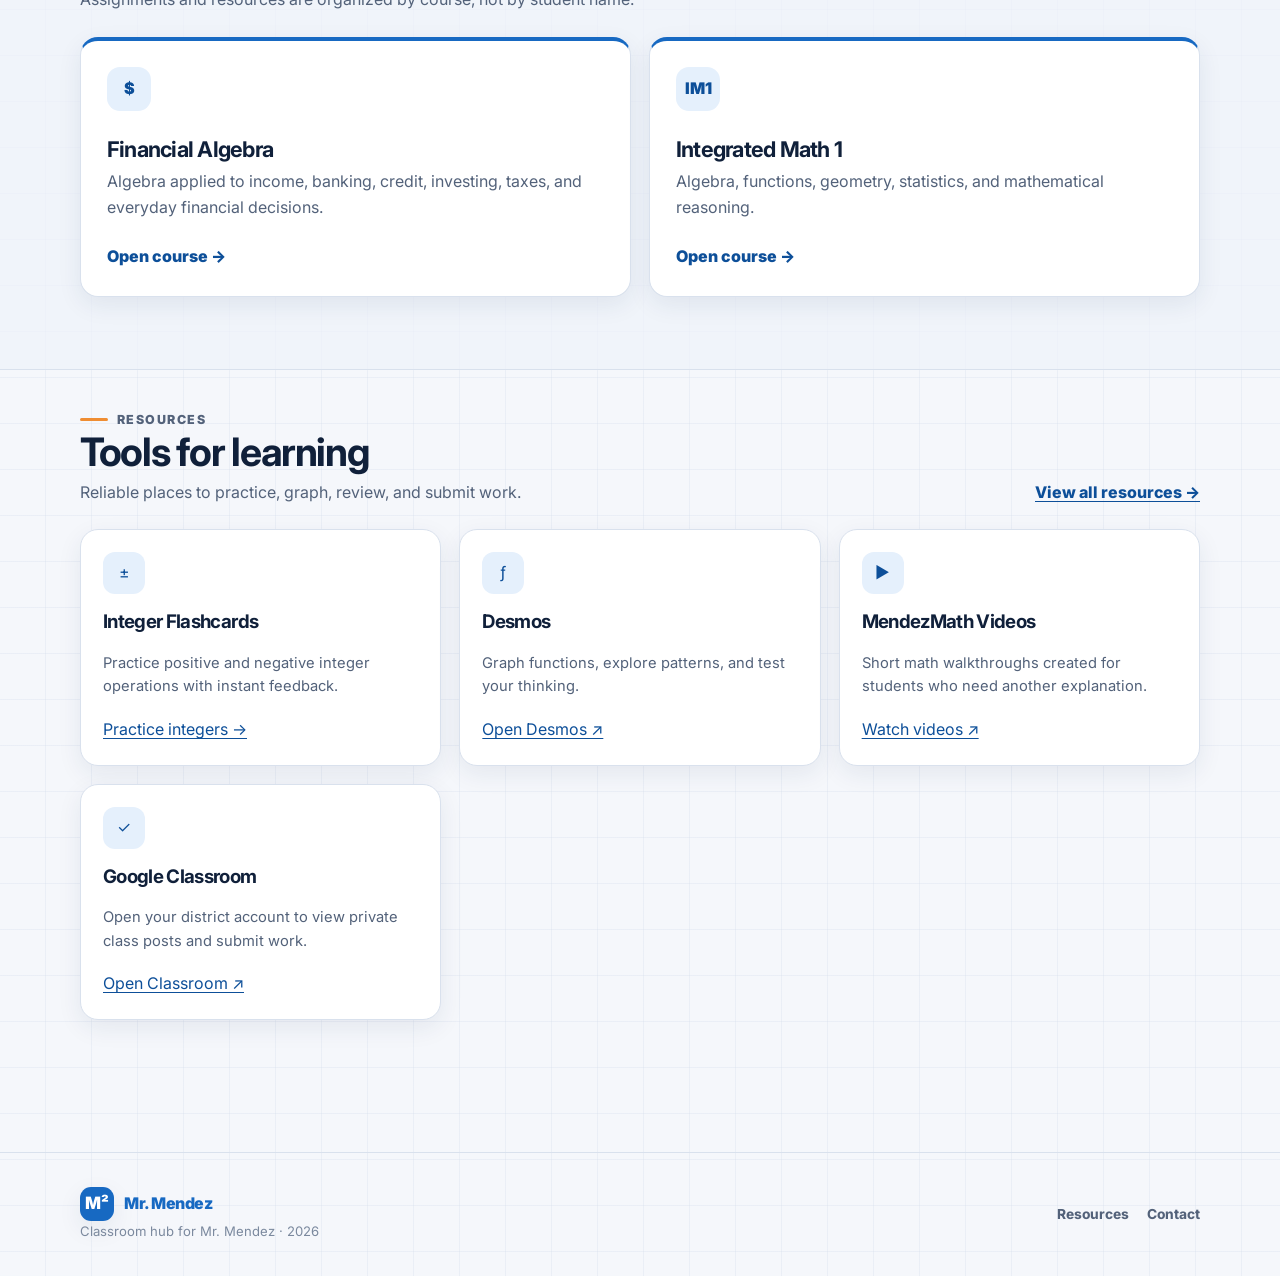
==== commit b5de8a96: "Add integer flashcards resource" ====
--- a/index.html
+++ b/index.html
@@ -103,6 +103,7 @@
       <div class="shell">
         <header class="section-head"><div><p class="eyebrow" data-i18n="resources">Resources</p><h2 data-i18n="resourcesTitle">Tools for learning</h2><p data-i18n="resourcesCopy">Reliable places to practice, graph, review, and submit work.</p></div><a class="section-link" href="resources.html" data-i18n="viewResources">View all resources →</a></header>
         <div class="resource-grid">
+          <article class="resource-card"><span class="resource-icon" aria-hidden="true">±</span><h3>Integer Flashcards</h3><p>Practice positive and negative integer operations with instant feedback.</p><a href="integer-flashcards.html">Practice integers →</a></article>
           <article class="resource-card"><span class="resource-icon" aria-hidden="true">ƒ</span><h3>Desmos</h3><p>Graph functions, explore patterns, and test your thinking.</p><a href="https://www.desmos.com/calculator" target="_blank" rel="noopener noreferrer">Open Desmos ↗</a></article>
           <article class="resource-card"><span class="resource-icon" aria-hidden="true">▶</span><h3>MendezMath Videos</h3><p>Short math walkthroughs created for students who need another explanation.</p><a href="https://www.youtube.com/@mendezmath1446/videos" target="_blank" rel="noopener noreferrer">Watch videos ↗</a></article>
           <article class="resource-card"><span class="resource-icon" aria-hidden="true">✓</span><h3>Google Classroom</h3><p>Open your district account to view private class posts and submit work.</p><a href="https://classroom.google.com" target="_blank" rel="noopener noreferrer">Open Classroom ↗</a></article>
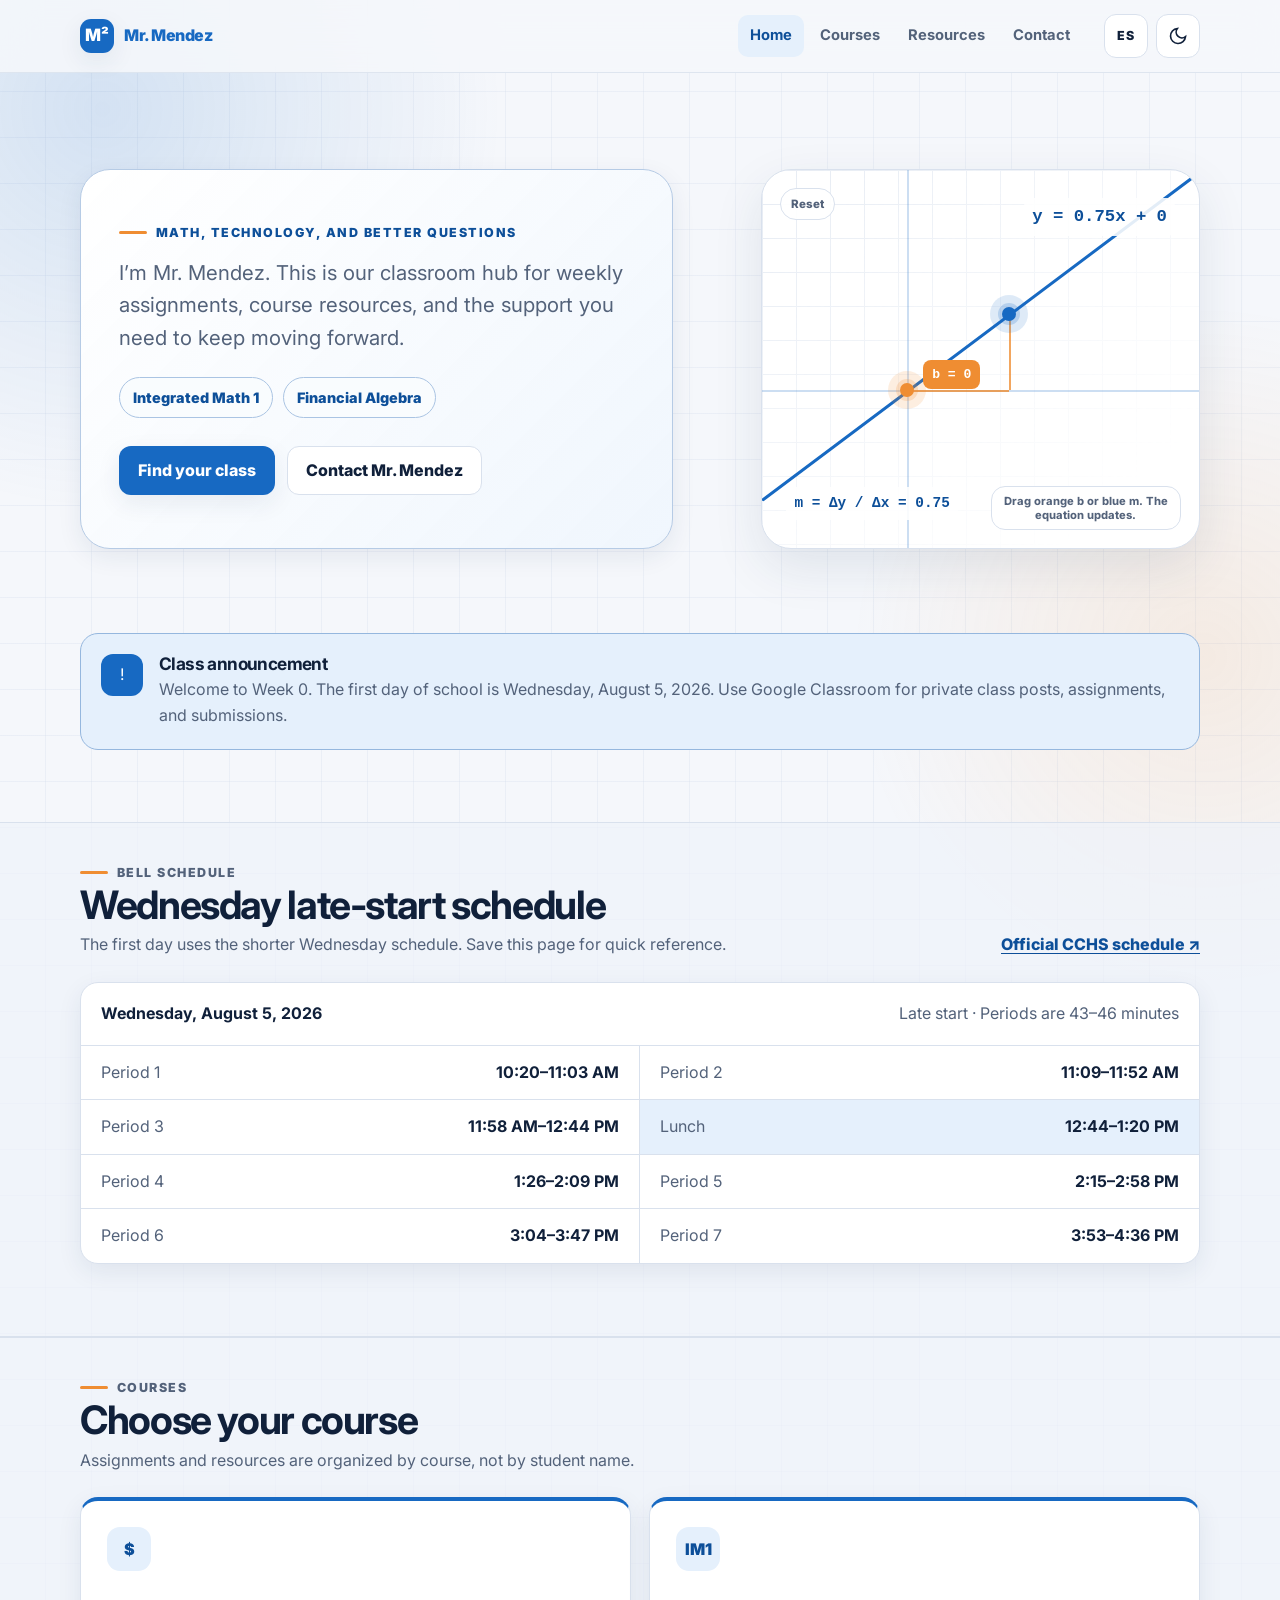
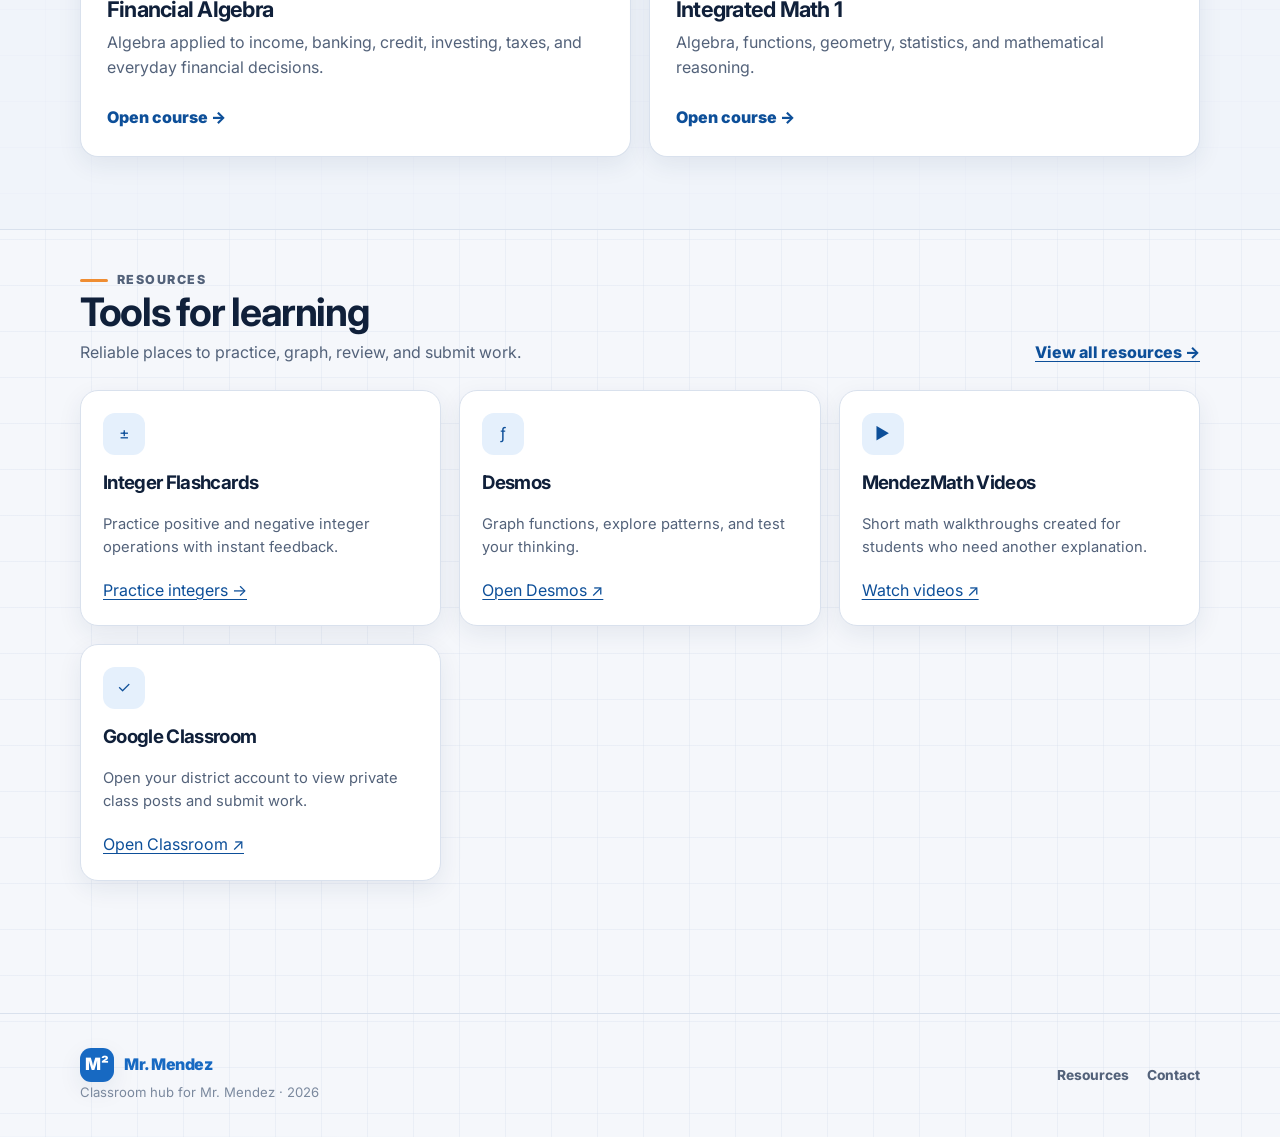
==== commit 3541b754: "Refine homepage hero layout" ====
--- a/index.html
+++ b/index.html
@@ -45,10 +45,14 @@
   <main id="main">
     <section class="hero">
       <div class="shell hero-grid">
-        <div class="reveal">
+        <div class="hero-intro reveal">
+          <h1 class="sr-only">Mr. Mendez Math classroom hub</h1>
           <p class="eyebrow" data-i18n="eyebrow">Math, technology, and better questions</p>
-          <h1 data-i18n="heroTitle">Welcome. You belong in math class.</h1>
           <p class="hero-copy" data-i18n="heroCopy">I’m Mr. Mendez. This is our classroom hub for weekly assignments, course resources, and the support you need to keep moving forward.</p>
+          <div class="hero-course-pills" aria-label="Current courses">
+            <a href="integrated-math-1.html">Integrated Math 1</a>
+            <a href="financial-algebra.html">Financial Algebra</a>
+          </div>
           <div class="hero-actions"><a class="button button-primary" href="#courses" data-i18n="findClass">Find your class</a><a class="button button-secondary" href="contact.html" data-i18n="contactMe">Contact Mr. Mendez</a></div>
         </div>
         <div class="math-card reveal" data-math-interactive role="group" aria-label="Interactive slope-intercept form illustration" aria-describedby="math-interaction-hint">
--- a/style.css
+++ b/style.css
@@ -66,6 +66,17 @@
 button, input, select { font: inherit; }
 button, a { -webkit-tap-highlight-color: transparent; }
 img, svg { display: block; max-width: 100%; }
+.sr-only {
+  position: absolute;
+  width: 1px;
+  height: 1px;
+  padding: 0;
+  margin: -1px;
+  overflow: hidden;
+  clip: rect(0, 0, 0, 0);
+  white-space: nowrap;
+  border: 0;
+}
 
 .skip-link {
   position: fixed; top: 10px; left: 10px; z-index: 1000;
@@ -110,12 +121,40 @@
 main { min-height: 66vh; }
 .hero { padding: clamp(54px, 8vw, 96px) 0 44px; }
 .hero-grid { display: grid; grid-template-columns: minmax(0, 1.15fr) minmax(320px, .85fr); gap: clamp(36px, 7vw, 88px); align-items: center; }
+.hero-intro {
+  align-self: stretch;
+  display: flex;
+  flex-direction: column;
+  justify-content: center;
+  padding: clamp(24px, 4vw, 38px);
+  border: 1px solid color-mix(in srgb, var(--brand) 18%, var(--line));
+  border-radius: 30px;
+  background:
+    linear-gradient(135deg, color-mix(in srgb, var(--surface) 92%, transparent), color-mix(in srgb, var(--brand-soft) 58%, var(--surface))),
+    var(--surface);
+  box-shadow: var(--shadow-sm);
+}
 .eyebrow { display: flex; align-items: center; gap: 9px; margin: 0 0 14px; color: var(--brand-strong); font-size: .78rem; font-weight: 850; letter-spacing: .12em; text-transform: uppercase; }
 .eyebrow::before { content: ""; width: 28px; height: 3px; border-radius: 2px; background: var(--accent); }
 h1, h2, h3 { margin-top: 0; line-height: 1.12; letter-spacing: -.035em; }
 h1 { margin-bottom: 20px; font-size: clamp(2.55rem, 7vw, 5.5rem); max-width: 11ch; }
 .hero h1 { max-width: none; }
-.hero-copy { max-width: 62ch; margin: 0; color: var(--muted); font-size: clamp(1.03rem, 2vw, 1.2rem); }
+.hero-copy { max-width: 62ch; margin: 0; color: var(--muted); font-size: clamp(1.08rem, 2vw, 1.28rem); }
+.hero-course-pills { display: flex; flex-wrap: wrap; gap: 10px; margin-top: 22px; }
+.hero-course-pills a {
+  display: inline-flex;
+  align-items: center;
+  min-height: 40px;
+  padding: 8px 13px;
+  border: 1px solid color-mix(in srgb, var(--brand) 24%, var(--line));
+  border-radius: 999px;
+  background: color-mix(in srgb, var(--surface) 78%, var(--brand-soft));
+  color: var(--brand-strong);
+  font-size: .9rem;
+  font-weight: 850;
+  text-decoration: none;
+}
+.hero-course-pills a:hover { border-color: var(--brand); background: var(--brand-soft); }
 .hero-actions { display: flex; flex-wrap: wrap; gap: 12px; margin-top: 28px; }
 .button { min-height: 46px; display: inline-flex; align-items: center; justify-content: center; gap: 8px; padding: 11px 18px; border: 1px solid transparent; border-radius: 12px; font-weight: 800; text-decoration: none; cursor: pointer; transition: background 0.15s ease, color 0.15s ease, border-color 0.15s ease, box-shadow 0.15s ease; }
 .button-primary { background: var(--brand); color: var(--on-brand); box-shadow: var(--shadow-sm); }
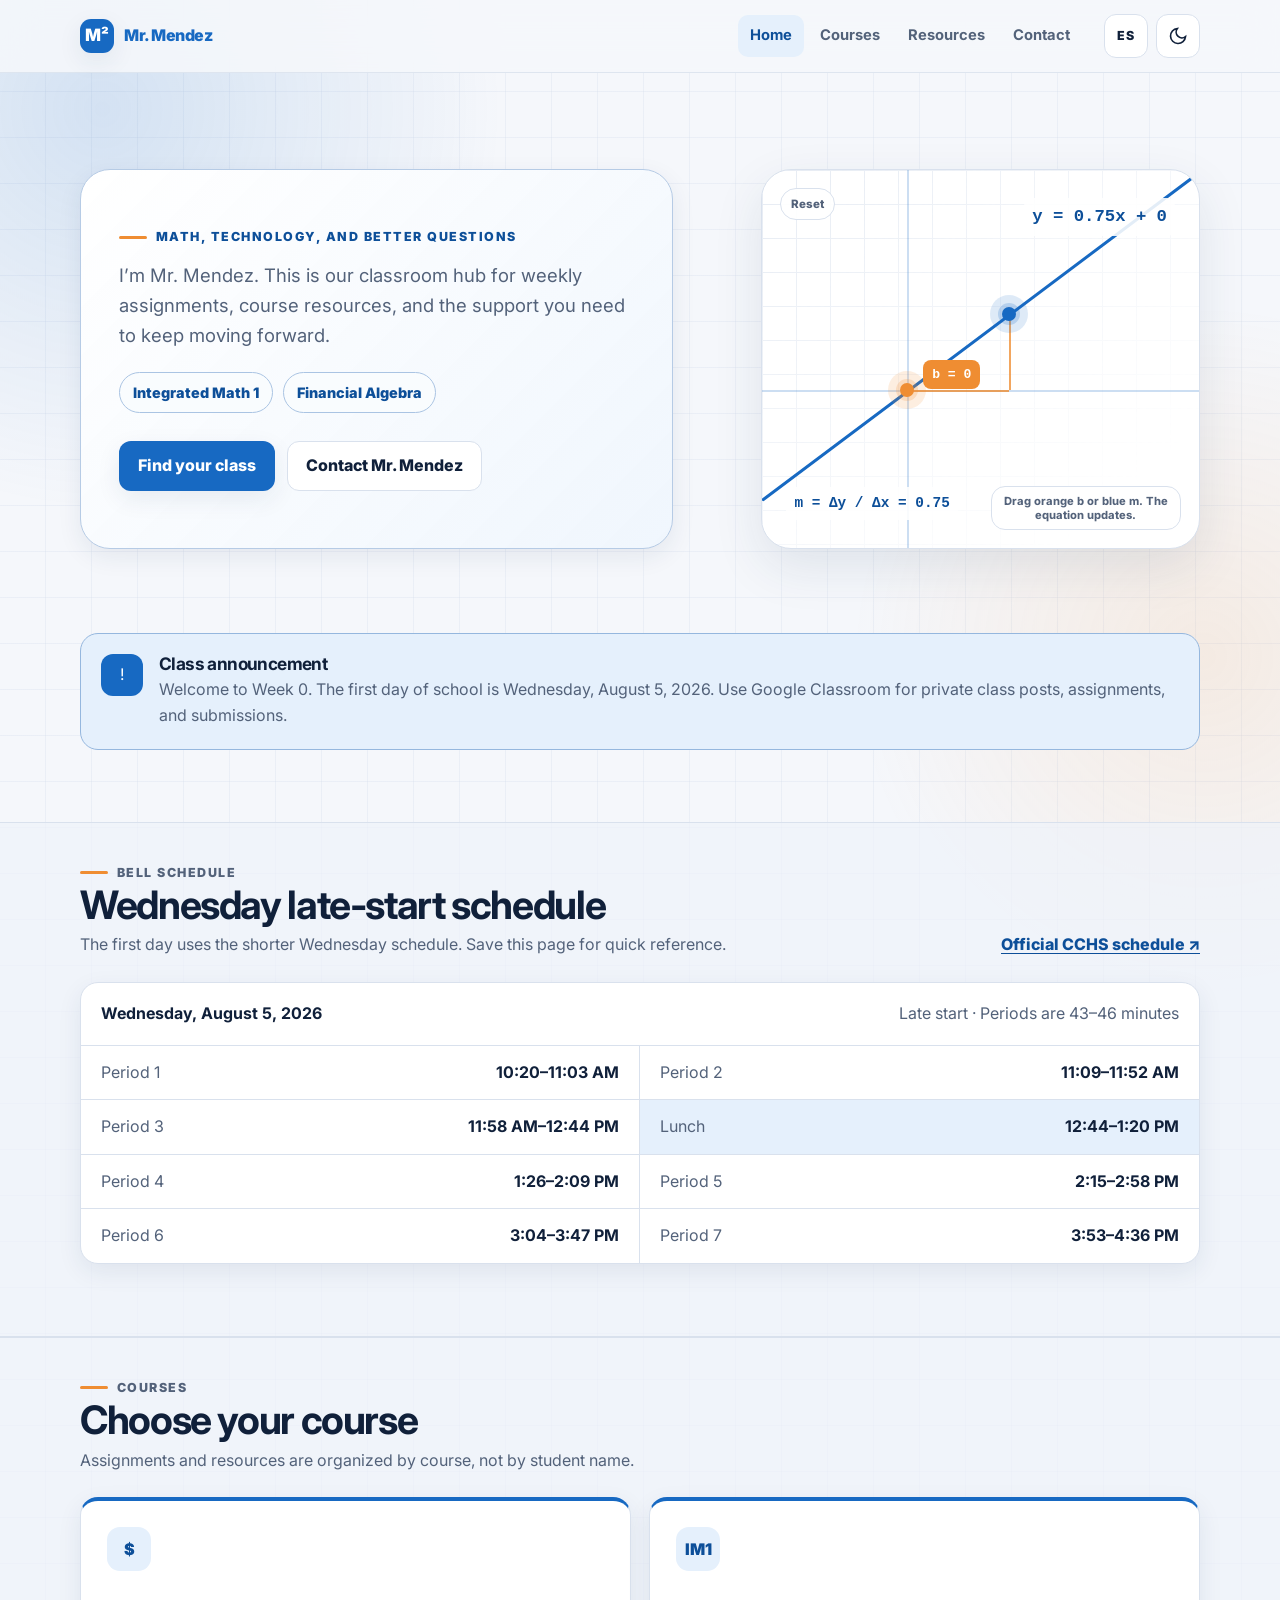
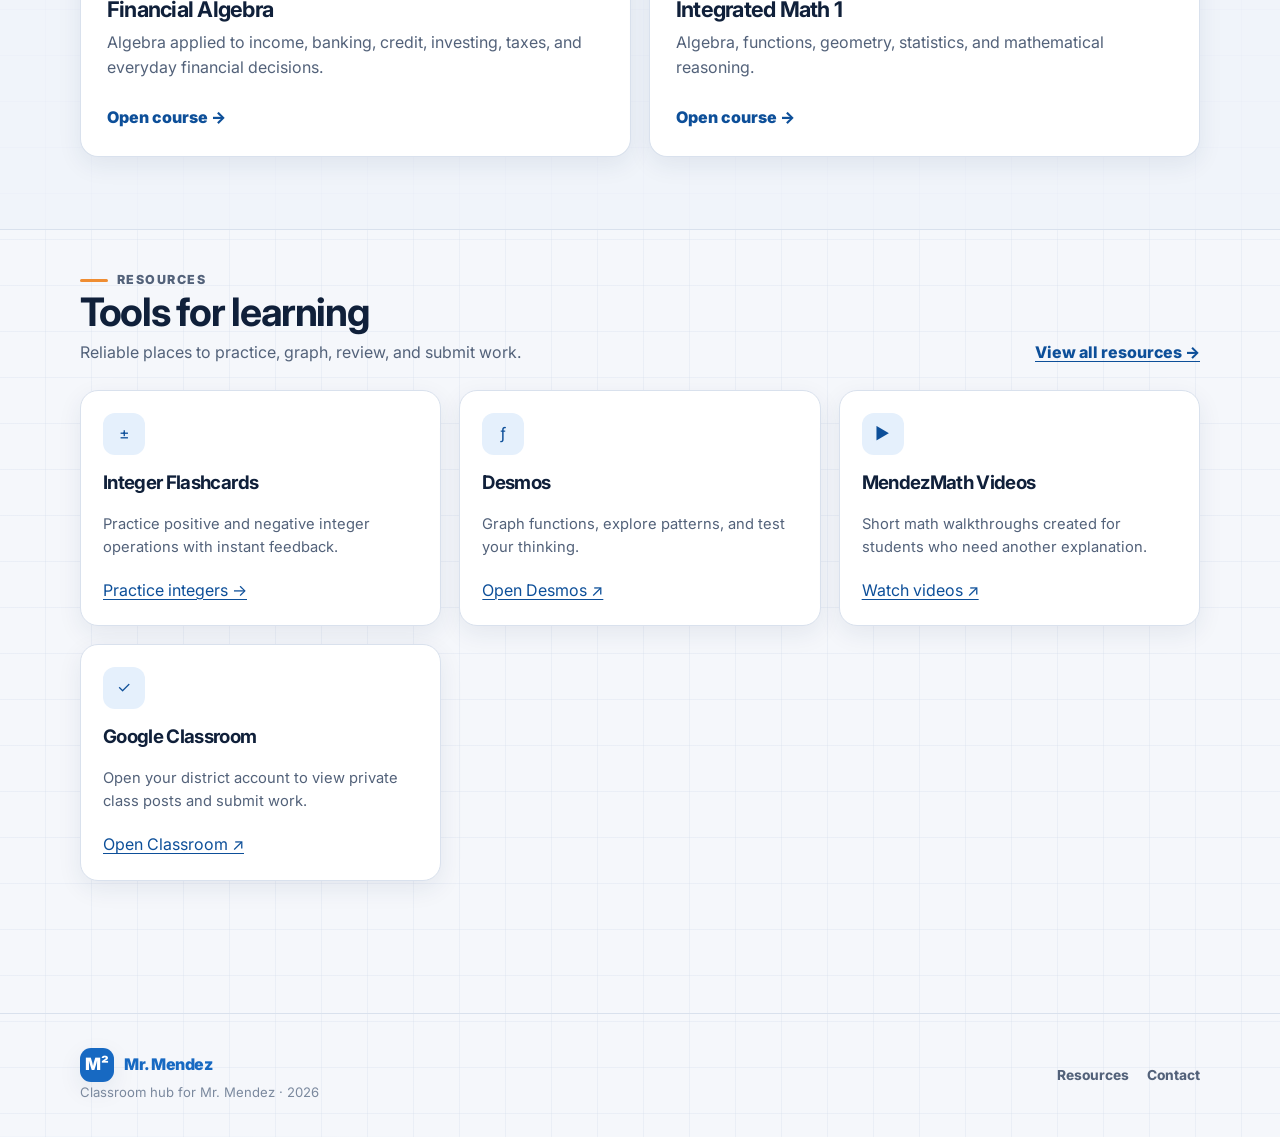
==== commit e7c33105: "Remove homepage hidden title text" ====
--- a/index.html
+++ b/index.html
@@ -46,7 +46,6 @@
     <section class="hero">
       <div class="shell hero-grid">
         <div class="hero-intro reveal">
-          <h1 class="sr-only">Mr. Mendez Math classroom hub</h1>
           <p class="eyebrow" data-i18n="eyebrow">Math, technology, and better questions</p>
           <p class="hero-copy" data-i18n="heroCopy">I’m Mr. Mendez. This is our classroom hub for weekly assignments, course resources, and the support you need to keep moving forward.</p>
           <div class="hero-course-pills" aria-label="Current courses">
--- a/style.css
+++ b/style.css
@@ -66,17 +66,6 @@
 button, input, select { font: inherit; }
 button, a { -webkit-tap-highlight-color: transparent; }
 img, svg { display: block; max-width: 100%; }
-.sr-only {
-  position: absolute;
-  width: 1px;
-  height: 1px;
-  padding: 0;
-  margin: -1px;
-  overflow: hidden;
-  clip: rect(0, 0, 0, 0);
-  white-space: nowrap;
-  border: 0;
-}
 
 .skip-link {
   position: fixed; top: 10px; left: 10px; z-index: 1000;
@@ -138,8 +127,7 @@
 .eyebrow::before { content: ""; width: 28px; height: 3px; border-radius: 2px; background: var(--accent); }
 h1, h2, h3 { margin-top: 0; line-height: 1.12; letter-spacing: -.035em; }
 h1 { margin-bottom: 20px; font-size: clamp(2.55rem, 7vw, 5.5rem); max-width: 11ch; }
-.hero h1 { max-width: none; }
-.hero-copy { max-width: 62ch; margin: 0; color: var(--muted); font-size: clamp(1.08rem, 2vw, 1.28rem); }
+.hero-copy { max-width: 58ch; margin: 0; color: var(--muted); font-size: clamp(1.02rem, 1.8vw, 1.16rem); }
 .hero-course-pills { display: flex; flex-wrap: wrap; gap: 10px; margin-top: 22px; }
 .hero-course-pills a {
   display: inline-flex;
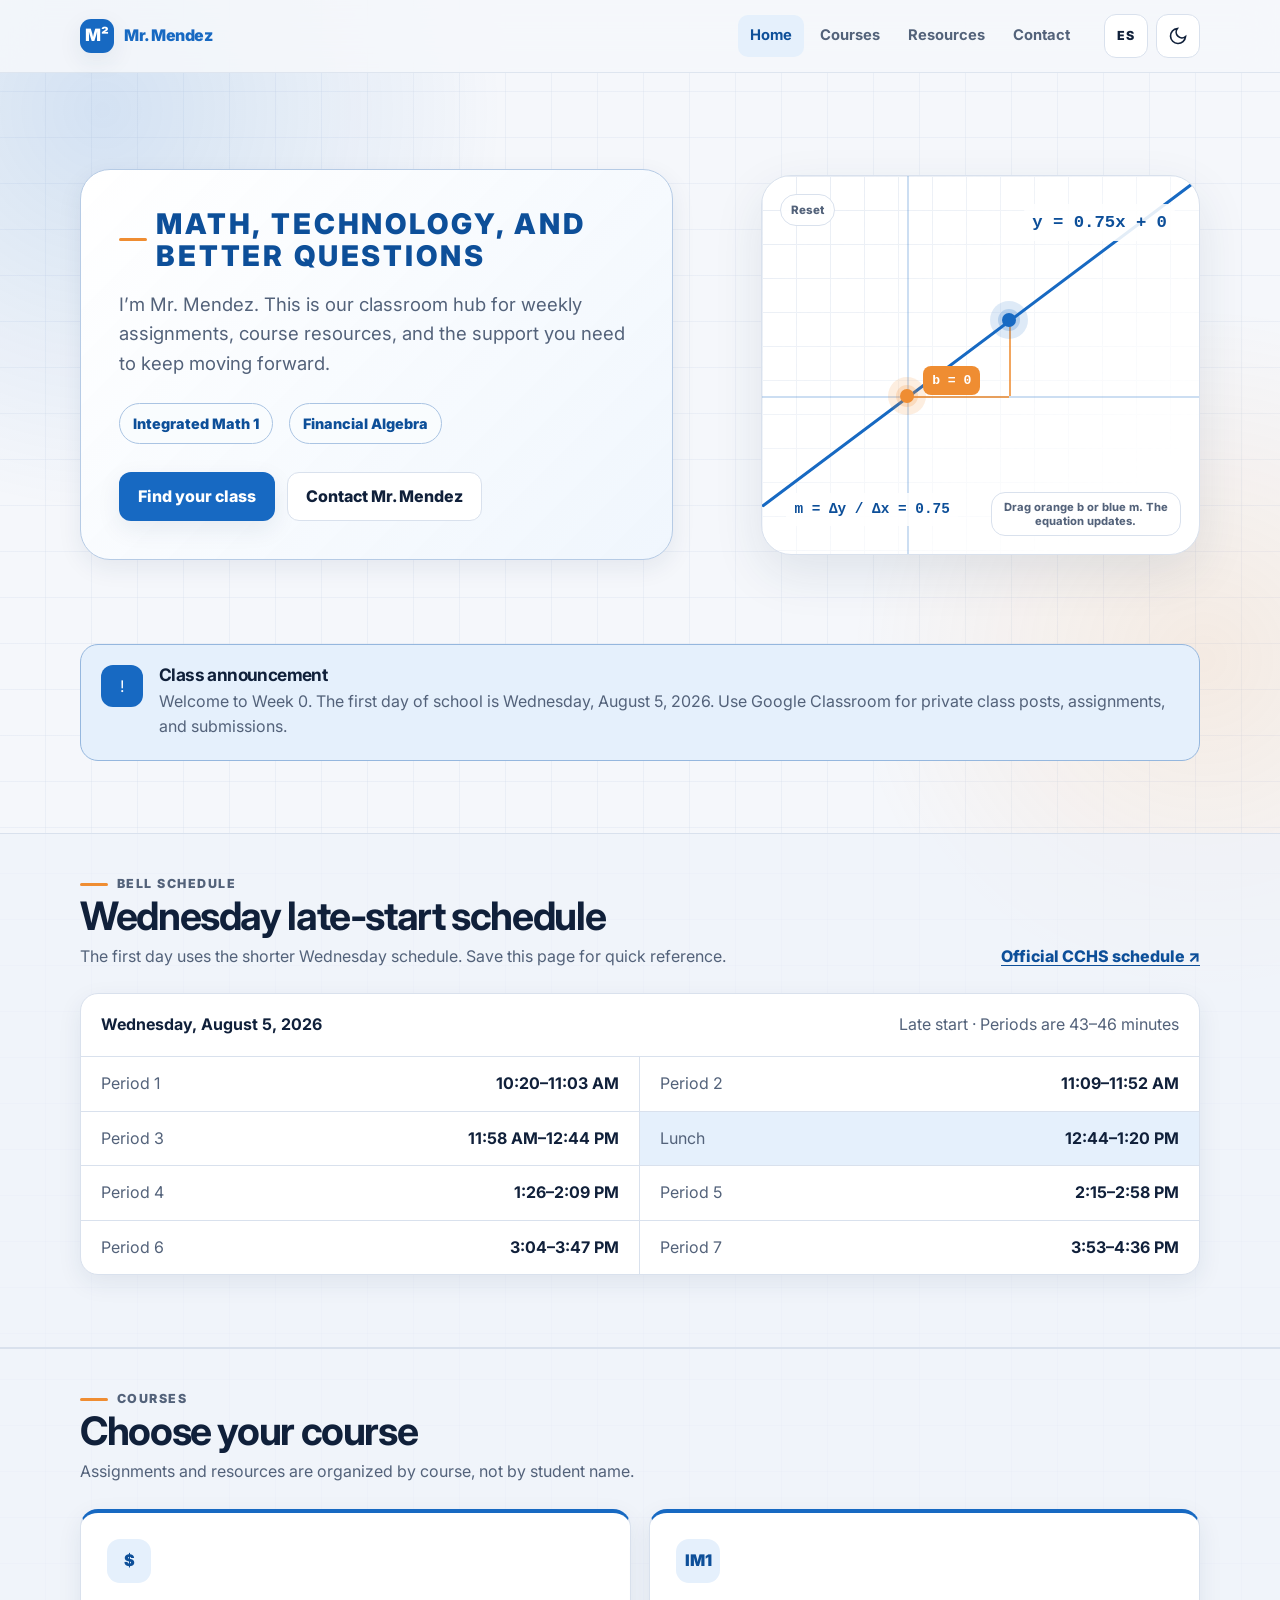
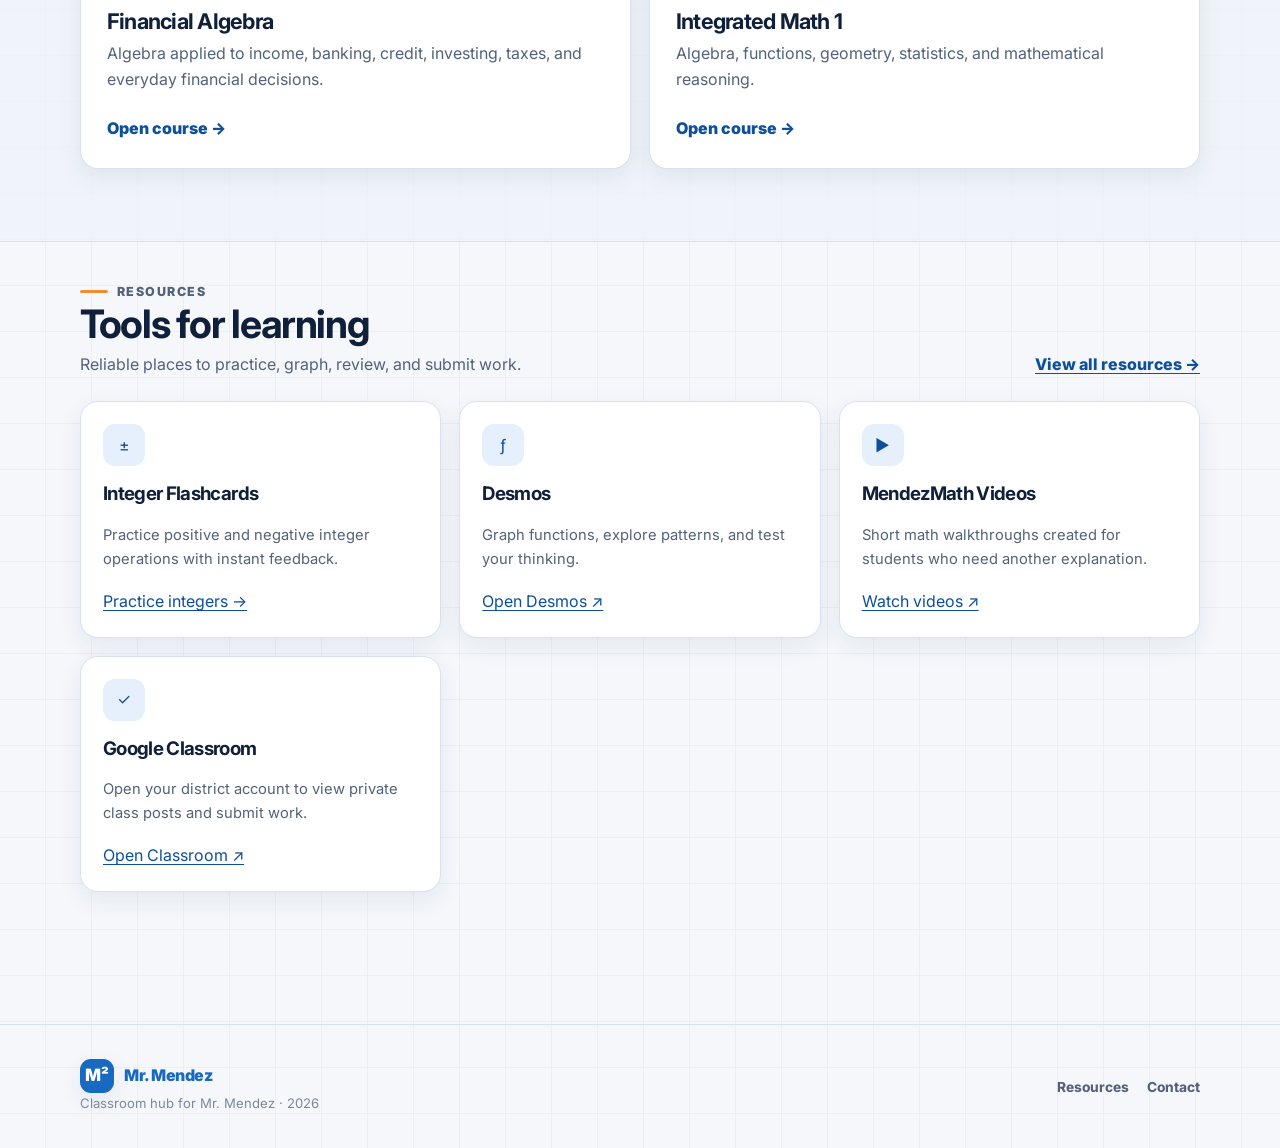
==== commit 57ba0f68: "Refine homepage heading and social preview" ====
--- a/index.html
+++ b/index.html
@@ -46,7 +46,7 @@
     <section class="hero">
       <div class="shell hero-grid">
         <div class="hero-intro reveal">
-          <p class="eyebrow" data-i18n="eyebrow">Math, technology, and better questions</p>
+          <h1 class="hero-kicker eyebrow" data-i18n="eyebrow">Math, technology, and better questions</h1>
           <p class="hero-copy" data-i18n="heroCopy">I’m Mr. Mendez. This is our classroom hub for weekly assignments, course resources, and the support you need to keep moving forward.</p>
           <div class="hero-course-pills" aria-label="Current courses">
             <a href="integrated-math-1.html">Integrated Math 1</a>
--- a/style.css
+++ b/style.css
@@ -126,9 +126,10 @@
 .eyebrow { display: flex; align-items: center; gap: 9px; margin: 0 0 14px; color: var(--brand-strong); font-size: .78rem; font-weight: 850; letter-spacing: .12em; text-transform: uppercase; }
 .eyebrow::before { content: ""; width: 28px; height: 3px; border-radius: 2px; background: var(--accent); }
 h1, h2, h3 { margin-top: 0; line-height: 1.12; letter-spacing: -.035em; }
-h1 { margin-bottom: 20px; font-size: clamp(2.55rem, 7vw, 5.5rem); max-width: 11ch; }
+.hero-kicker { margin-bottom: 18px; font-size: clamp(1.28rem, 2.7vw, 1.78rem); letter-spacing: .1em; }
+.hero-kicker::before { flex: 0 0 28px; }
 .hero-copy { max-width: 58ch; margin: 0; color: var(--muted); font-size: clamp(1.02rem, 1.8vw, 1.16rem); }
-.hero-course-pills { display: flex; flex-wrap: wrap; gap: 10px; margin-top: 22px; }
+.hero-course-pills { display: flex; flex-wrap: wrap; column-gap: 16px; row-gap: 10px; margin-top: 24px; }
 .hero-course-pills a {
   display: inline-flex;
   align-items: center;
